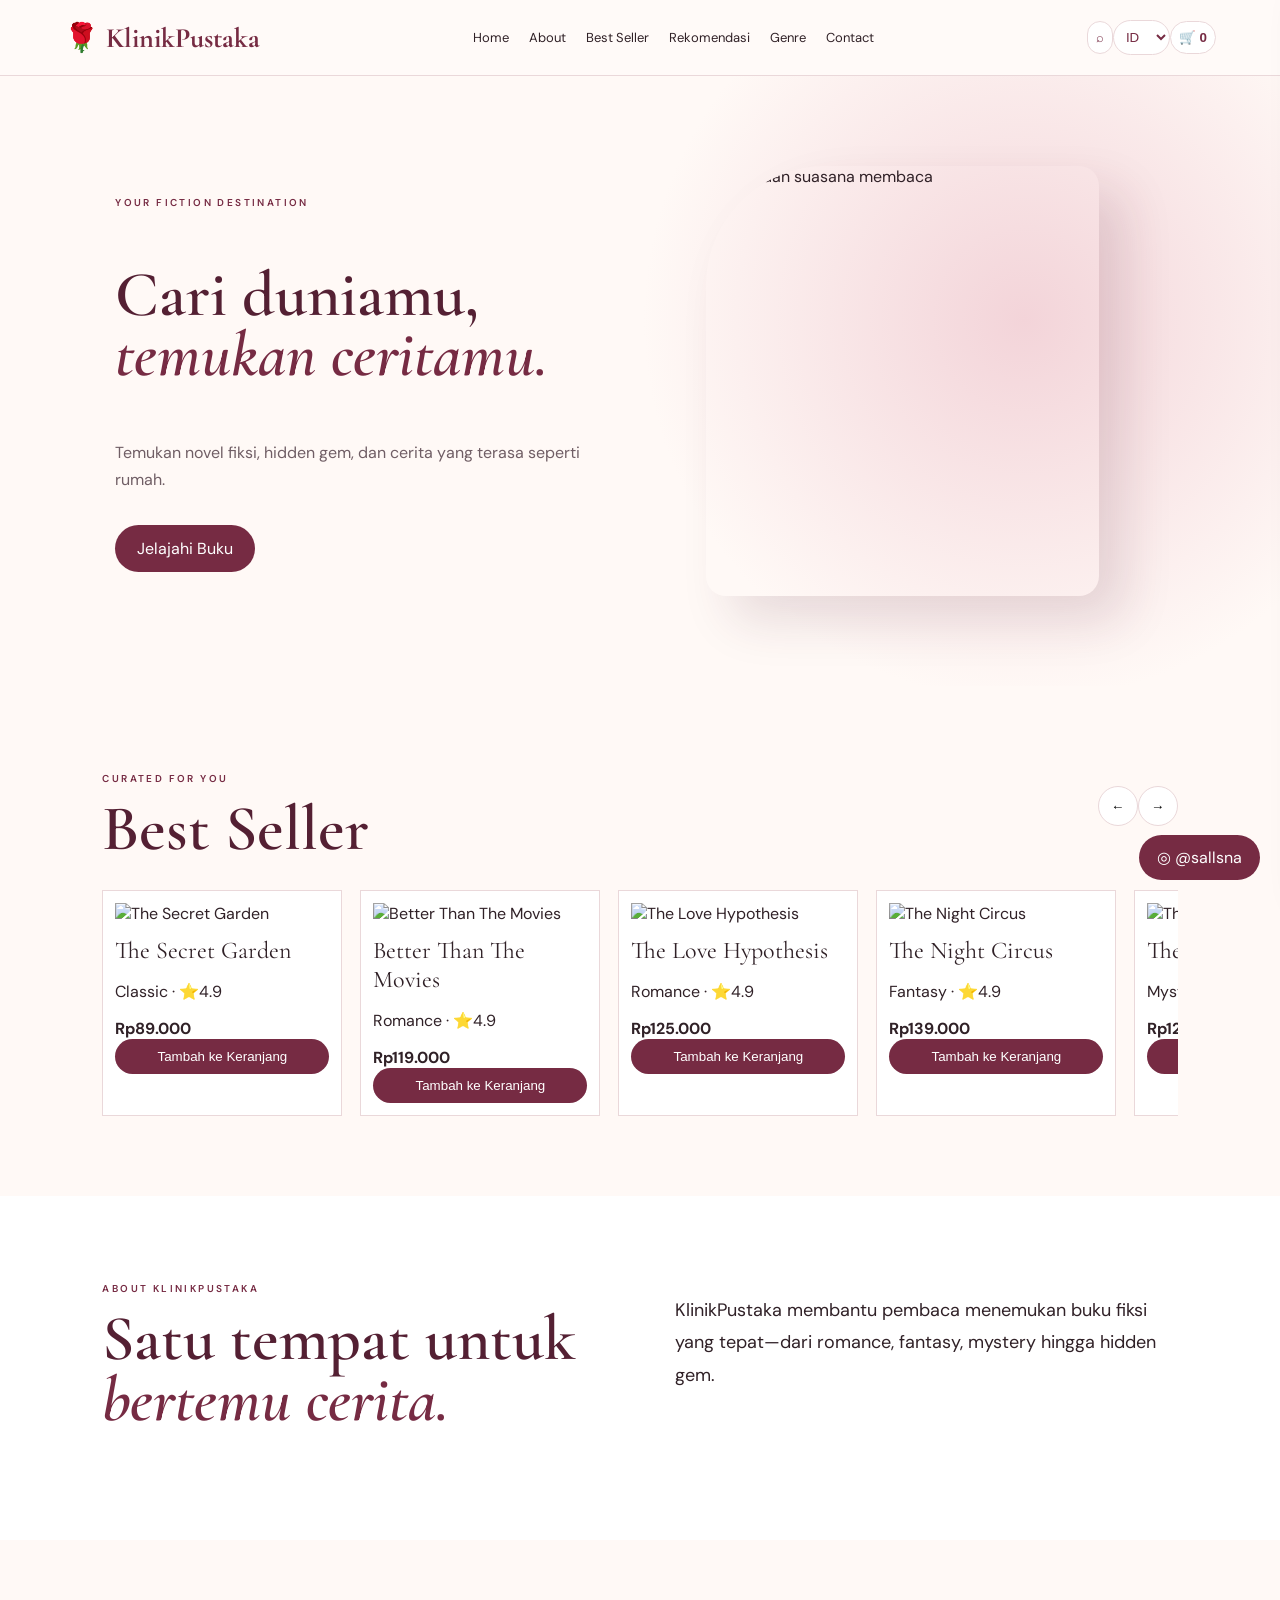
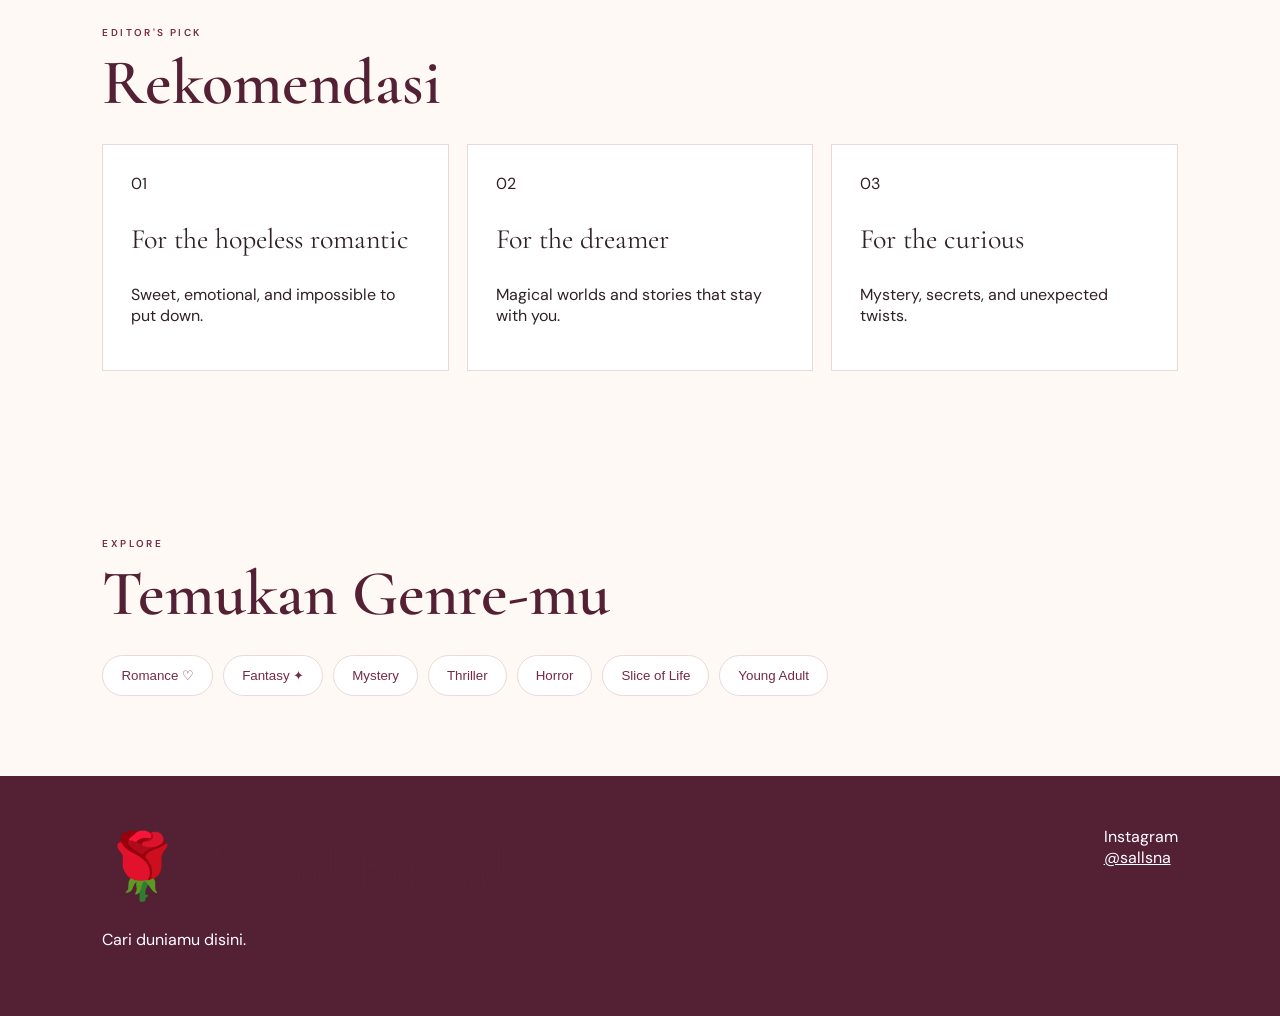
==== index.html @ d179d738 "Add files via upload" ====
<!doctype html><html lang="id"><head><meta charset="utf-8"><meta name="viewport" content="width=device-width,initial-scale=1"><title>KlinikPustaka</title><link rel="stylesheet" href="style.css"></head><body>
<header><a class="logo" href="#home">🌹 KlinikPustaka</a><nav><a href="#home">Home</a><a href="#about">About</a><a href="#best">Best Seller</a><a href="#recommend">Rekomendasi</a><a href="#genre">Genre</a><a href="#contact">Contact</a></nav><div class="actions"><button id="searchBtn">⌕</button><select id="language"><option value="id">ID</option><option value="en">EN</option></select><button id="cartBtn">🛒 <b id="cartCount">0</b></button></div></header>
<main id="home"><section class="hero"><div><small>YOUR FICTION DESTINATION</small><h1 id="heroTitle">Cari duniamu,<br><em>temukan ceritamu.</em></h1><p id="heroText">Temukan novel fiksi, hidden gem, dan cerita yang terasa seperti rumah.</p><a class="btn" href="#best">Jelajahi Buku</a></div><img src="https://images.unsplash.com/photo-1512820790803-83ca734da794?auto=format&fit=crop&w=900&q=85" alt="Buku dan suasana membaca"></section>
<section id="best"><small>CURATED FOR YOU</small><h2>Best Seller</h2><div class="controls"><button id="prev">←</button><button id="next">→</button></div><div id="slider" class="slider"></div></section>
<section id="about" class="about"><div><small>ABOUT KLINIKPUSTAKA</small><h2>Satu tempat untuk <em>bertemu cerita.</em></h2></div><p>KlinikPustaka membantu pembaca menemukan buku fiksi yang tepat—dari romance, fantasy, mystery hingga hidden gem.</p></section>
<section id="recommend"><small>EDITOR'S PICK</small><h2>Rekomendasi</h2><div class="grid"><article><span>01</span><h3>For the hopeless romantic</h3><p>Sweet, emotional, and impossible to put down.</p></article><article><span>02</span><h3>For the dreamer</h3><p>Magical worlds and stories that stay with you.</p></article><article><span>03</span><h3>For the curious</h3><p>Mystery, secrets, and unexpected twists.</p></article></div></section>
<section id="genre"><small>EXPLORE</small><h2>Temukan Genre-mu</h2><div class="genres"><button>Romance ♡</button><button>Fantasy ✦</button><button>Mystery</button><button>Thriller</button><button>Horror</button><button>Slice of Life</button><button>Young Adult</button></div></section>
<section id="searchPanel"><input id="searchInput" placeholder="Cari judul atau genre..."><div id="searchResults"></div></section></main>
<aside id="cartPanel"><button id="closeCart">×</button><h2>Keranjang</h2><div id="cartItems"></div><strong>Total: <span id="cartTotal">Rp0</span></strong></aside>
<footer id="contact"><div><h2>🌹 KlinikPustaka</h2><p>Cari duniamu disini.</p></div><div>Instagram<br><a href="https://instagram.com/sallsna" target="_blank" rel="noopener">@sallsna</a></div></footer><a class="instagram" href="https://instagram.com/sallsna" target="_blank" rel="noopener">◎ @sallsna</a><script src="script.js"></script></body></html>
---- style.css ----
@import url('https://fonts.googleapis.com/css2?family=Cormorant+Garamond:wght@500;600;700&family=DM+Sans:wght@400;500;600&display=swap');:root{--m:#762b43;--dark:#542033;--b:#f3d4d9;--c:#fff9f6;--ink:#302127;--line:#ead8da}*{box-sizing:border-box}html{scroll-behavior:smooth}body{margin:0;background:var(--c);color:var(--ink);font-family:'DM Sans',sans-serif}header{height:76px;display:flex;align-items:center;justify-content:space-between;padding:0 5%;position:sticky;top:0;background:#fffaf8ee;backdrop-filter:blur(15px);z-index:10;border-bottom:1px solid var(--line)}header a{color:var(--ink);text-decoration:none;font-size:13px}.logo{font:700 28px 'Cormorant Garamond';color:var(--m)!important}nav{display:flex;gap:20px}header button,select{border:1px solid var(--line);background:#fff;border-radius:20px;padding:8px;color:var(--m);cursor:pointer}.hero{min-height:610px;padding:70px 9%;display:grid;grid-template-columns:1fr 1fr;align-items:center;background:radial-gradient(circle at 80% 40%,var(--b),transparent 35%)}small{letter-spacing:2.4px;color:var(--m);font-size:10px;font-weight:600}.hero h1,h2{font:600 64px/0.95 'Cormorant Garamond';color:var(--dark)}.hero h1 em,h2 em{color:var(--m);font-style:italic}.hero p{max-width:500px;line-height:1.7;color:#705e65}.hero img{width:75%;height:430px;object-fit:cover;justify-self:center;border-radius:120px 20px 20px 20px;box-shadow:25px 25px 50px #54203322}.btn{display:inline-block;background:var(--m);color:#fff;padding:13px 22px;border-radius:28px;margin-top:15px;text-decoration:none}section{padding:80px 8%;position:relative}h2{margin:12px 0 30px}.controls{position:absolute;right:8%;top:100px}.controls button{border:1px solid var(--line);background:#fff;border-radius:50%;width:40px;height:40px}.slider{display:grid;grid-auto-flow:column;grid-auto-columns:240px;gap:18px;overflow:hidden}.card{background:#fff;border:1px solid var(--line);padding:12px}.cover{height:285px;width:100%;object-fit:cover}.card h3{font:24px 'Cormorant Garamond';margin:12px 0}.buy{width:100%;padding:10px;border:0;border-radius:20px;background:var(--m);color:#fff;cursor:pointer}.about{display:grid;grid-template-columns:1fr 1fr;gap:70px;background:#fff}.about p{font-size:18px;line-height:1.8}.grid{display:grid;grid-template-columns:repeat(3,1fr);gap:18px}.grid article{background:#fff;padding:28px;border:1px solid var(--line);min-height:160px}.grid h3{font:28px 'Cormorant Garamond'}.genres{display:flex;flex-wrap:wrap;gap:10px}.genres button{background:#fff;border:1px solid var(--line);padding:12px 18px;border-radius:30px;color:var(--m);cursor:pointer}#searchPanel{display:none;background:var(--b)}#searchPanel.open{display:block}#searchInput{width:100%;padding:15px;border:1px solid var(--line);border-radius:16px}.result{padding:10px;border-bottom:1px solid var(--line)}#cartPanel{position:fixed;right:-370px;top:0;width:330px;height:100vh;background:#fff;z-index:30;padding:25px;box-shadow:-15px 0 35px #0002;transition:.3s}#cartPanel.open{right:0}.cartrow{display:flex;justify-content:space-between;padding:14px 0;border-bottom:1px solid var(--line)}footer{background:var(--dark);color:#fff;padding:50px 8%;display:flex;justify-content:space-between}footer a{color:#fff}.instagram{position:fixed;right:20px;bottom:20px;background:var(--m);color:#fff;padding:12px 18px;border-radius:30px;text-decoration:none;z-index:20}@media(max-width:800px){nav{display:none}.hero{grid-template-columns:1fr}.hero img{margin-top:45px;width:100%}.about,.grid{grid-template-columns:1fr}.hero h1{font-size:52px}}
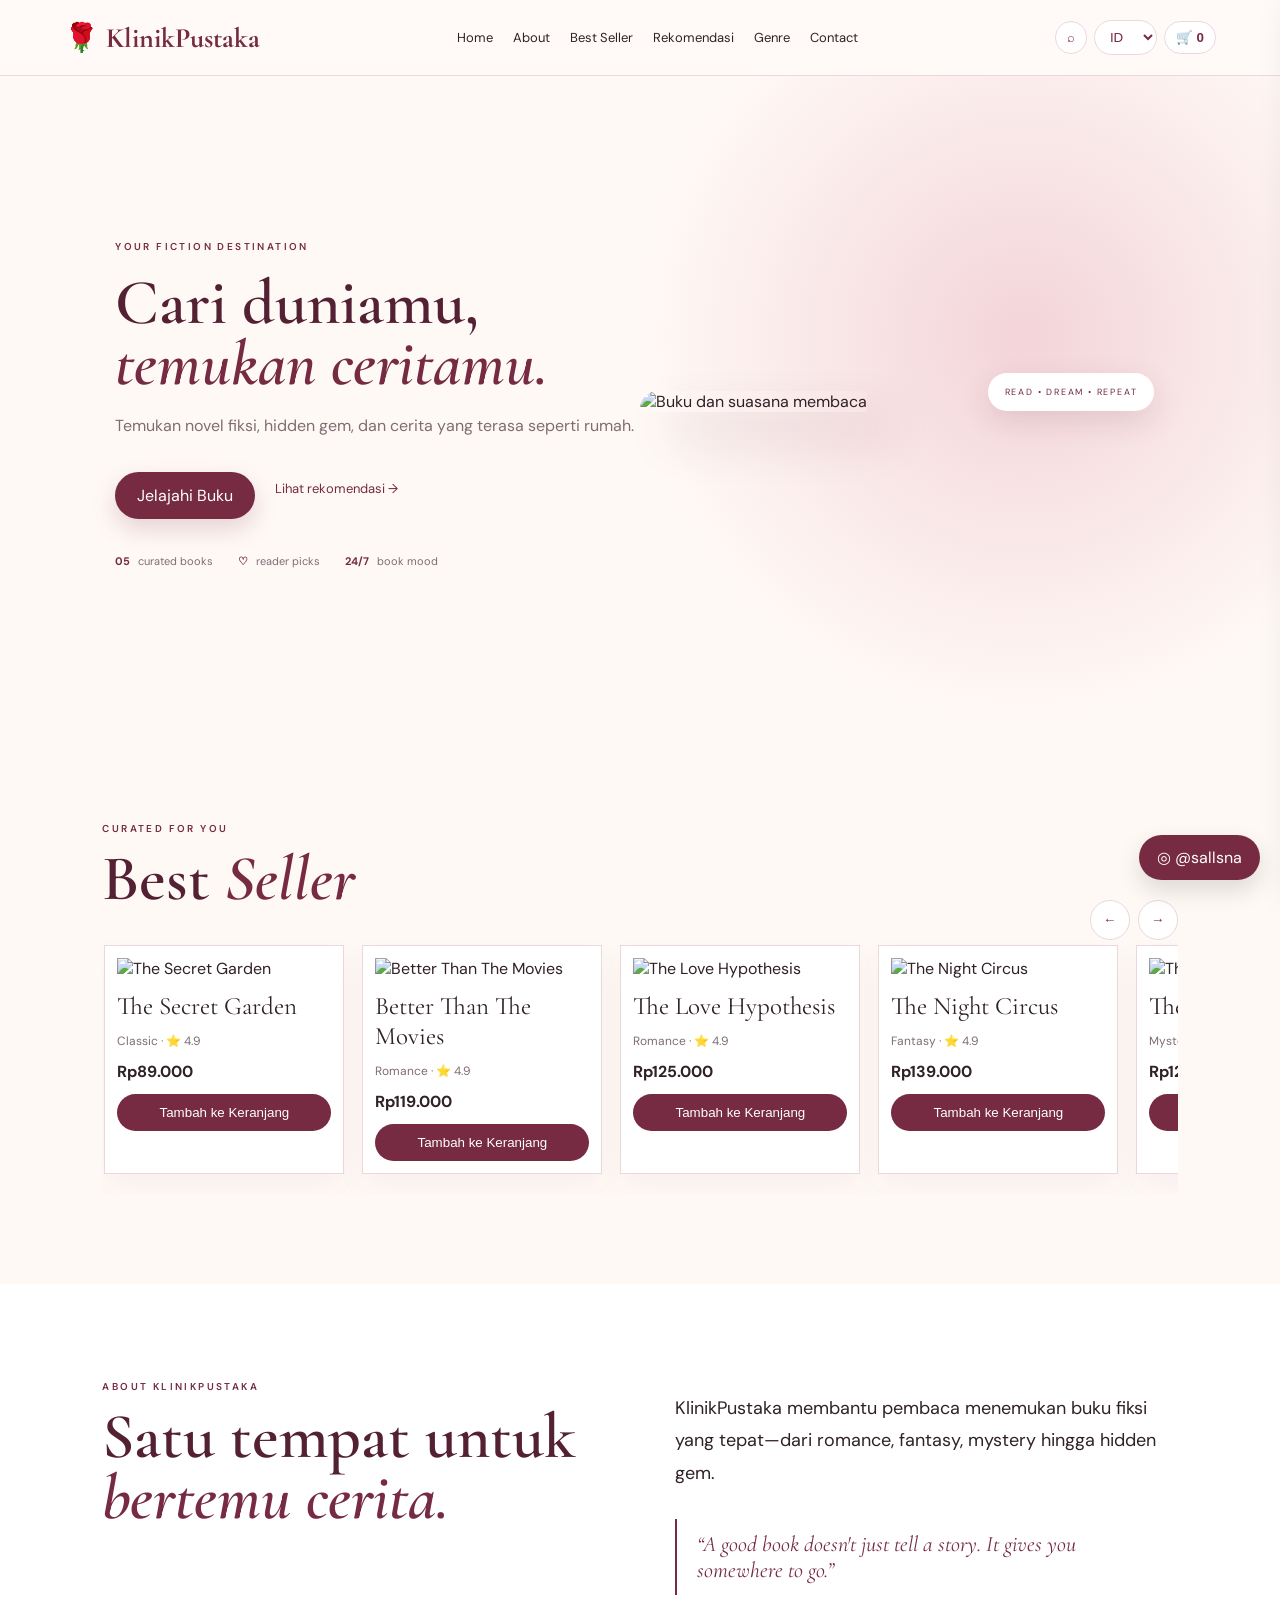
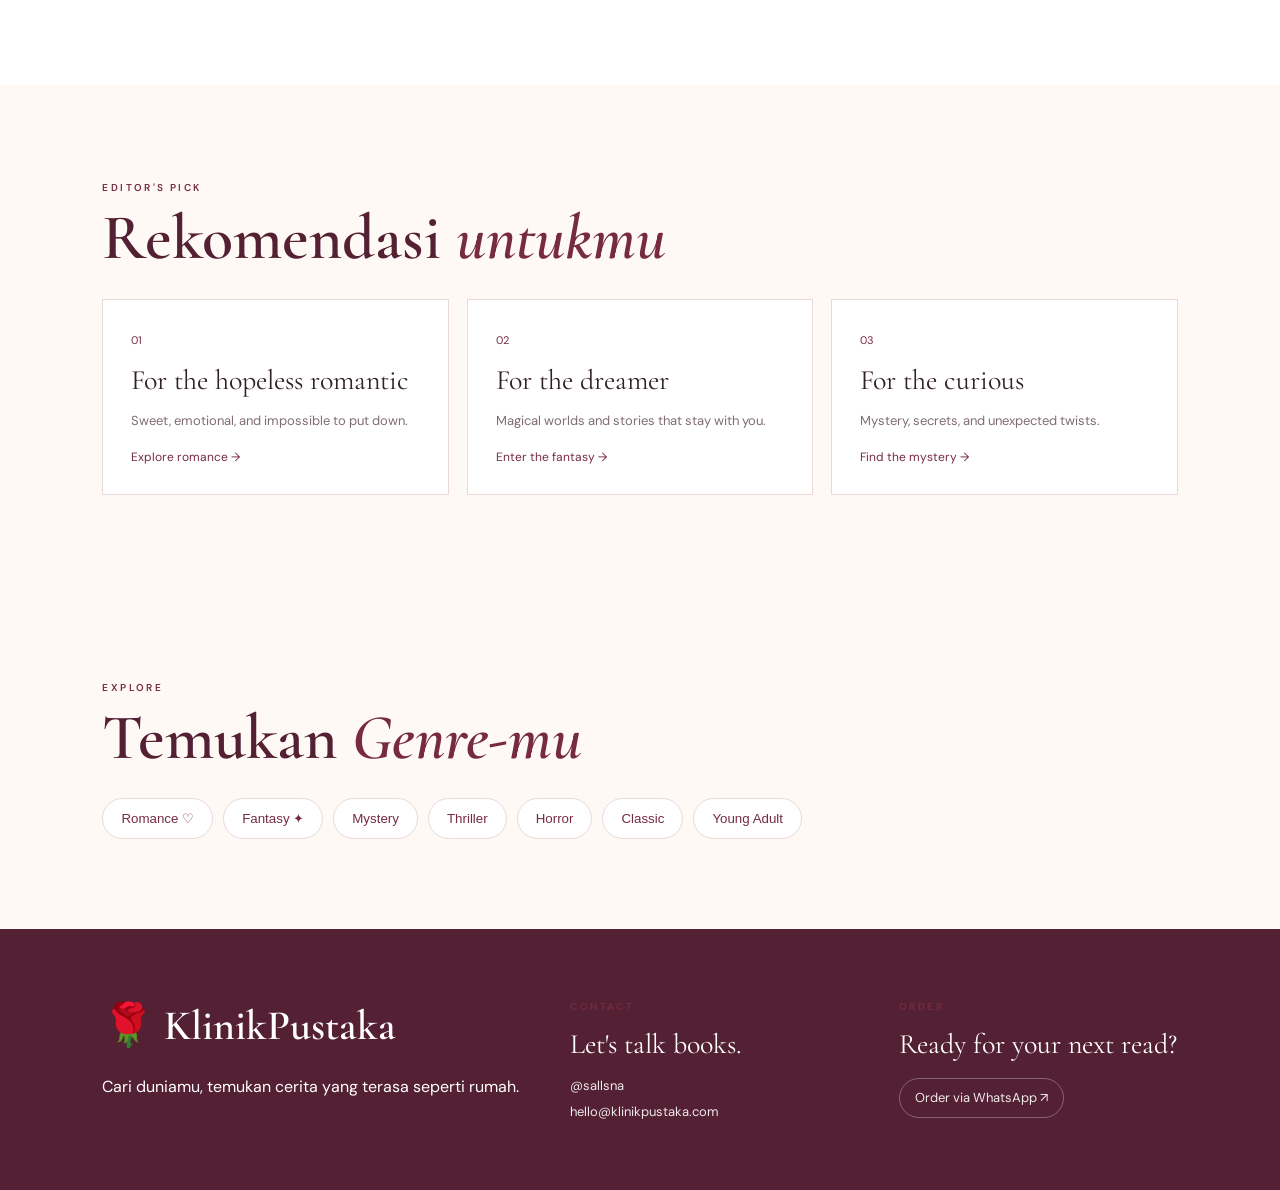
==== commit 5b5eb7c2: "Add files via upload" ====
--- a/index.html
+++ b/index.html
@@ -1,10 +1,83 @@
-<!doctype html><html lang="id"><head><meta charset="utf-8"><meta name="viewport" content="width=device-width,initial-scale=1"><title>KlinikPustaka</title><link rel="stylesheet" href="style.css"></head><body>
-<header><a class="logo" href="#home">🌹 KlinikPustaka</a><nav><a href="#home">Home</a><a href="#about">About</a><a href="#best">Best Seller</a><a href="#recommend">Rekomendasi</a><a href="#genre">Genre</a><a href="#contact">Contact</a></nav><div class="actions"><button id="searchBtn">⌕</button><select id="language"><option value="id">ID</option><option value="en">EN</option></select><button id="cartBtn">🛒 <b id="cartCount">0</b></button></div></header>
-<main id="home"><section class="hero"><div><small>YOUR FICTION DESTINATION</small><h1 id="heroTitle">Cari duniamu,<br><em>temukan ceritamu.</em></h1><p id="heroText">Temukan novel fiksi, hidden gem, dan cerita yang terasa seperti rumah.</p><a class="btn" href="#best">Jelajahi Buku</a></div><img src="https://images.unsplash.com/photo-1512820790803-83ca734da794?auto=format&fit=crop&w=900&q=85" alt="Buku dan suasana membaca"></section>
-<section id="best"><small>CURATED FOR YOU</small><h2>Best Seller</h2><div class="controls"><button id="prev">←</button><button id="next">→</button></div><div id="slider" class="slider"></div></section>
-<section id="about" class="about"><div><small>ABOUT KLINIKPUSTAKA</small><h2>Satu tempat untuk <em>bertemu cerita.</em></h2></div><p>KlinikPustaka membantu pembaca menemukan buku fiksi yang tepat—dari romance, fantasy, mystery hingga hidden gem.</p></section>
-<section id="recommend"><small>EDITOR'S PICK</small><h2>Rekomendasi</h2><div class="grid"><article><span>01</span><h3>For the hopeless romantic</h3><p>Sweet, emotional, and impossible to put down.</p></article><article><span>02</span><h3>For the dreamer</h3><p>Magical worlds and stories that stay with you.</p></article><article><span>03</span><h3>For the curious</h3><p>Mystery, secrets, and unexpected twists.</p></article></div></section>
-<section id="genre"><small>EXPLORE</small><h2>Temukan Genre-mu</h2><div class="genres"><button>Romance ♡</button><button>Fantasy ✦</button><button>Mystery</button><button>Thriller</button><button>Horror</button><button>Slice of Life</button><button>Young Adult</button></div></section>
-<section id="searchPanel"><input id="searchInput" placeholder="Cari judul atau genre..."><div id="searchResults"></div></section></main>
-<aside id="cartPanel"><button id="closeCart">×</button><h2>Keranjang</h2><div id="cartItems"></div><strong>Total: <span id="cartTotal">Rp0</span></strong></aside>
-<footer id="contact"><div><h2>🌹 KlinikPustaka</h2><p>Cari duniamu disini.</p></div><div>Instagram<br><a href="https://instagram.com/sallsna" target="_blank" rel="noopener">@sallsna</a></div></footer><a class="instagram" href="https://instagram.com/sallsna" target="_blank" rel="noopener">◎ @sallsna</a><script src="script.js"></script></body></html>+<!doctype html>
+<html lang="id">
+<head>
+<meta charset="utf-8">
+<meta name="viewport" content="width=device-width,initial-scale=1">
+<title>KlinikPustaka — Your Fiction Destination</title>
+<meta name="description" content="KlinikPustaka — temukan novel fiksi, hidden gem, dan cerita yang terasa seperti rumah.">
+<link rel="icon" type="image/svg+xml" href="favicon.svg">
+<link rel="stylesheet" href="style.css">
+</head>
+<body>
+<header>
+  <a class="logo" href="#home">🌹 KlinikPustaka</a>
+  <nav>
+    <a href="#home">Home</a><a href="#about">About</a><a href="#best">Best Seller</a>
+    <a href="#recommend">Rekomendasi</a><a href="#genre">Genre</a><a href="#contact">Contact</a>
+  </nav>
+  <div class="actions">
+    <button id="searchBtn" aria-label="Search">⌕</button>
+    <select id="language" aria-label="Language"><option value="id">ID</option><option value="en">EN</option></select>
+    <button id="cartBtn" aria-label="Cart">🛒 <b id="cartCount">0</b></button>
+  </div>
+</header>
+
+<main id="home">
+<section class="hero">
+  <div class="hero-copy">
+    <small>YOUR FICTION DESTINATION</small>
+    <h1 id="heroTitle">Cari duniamu,<br><em>temukan ceritamu.</em></h1>
+    <p id="heroText">Temukan novel fiksi, hidden gem, dan cerita yang terasa seperti rumah.</p>
+    <div class="hero-actions"><a class="btn" href="#best">Jelajahi Buku</a><a class="text-link" href="#recommend">Lihat rekomendasi →</a></div>
+    <div class="mini-stats"><span><b>05</b> curated books</span><span><b>♡</b> reader picks</span><span><b>24/7</b> book mood</span></div>
+  </div>
+  <div class="hero-visual"><img src="https://images.unsplash.com/photo-1512820790803-83ca734da794?auto=format&fit=crop&w=900&q=85" alt="Buku dan suasana membaca"></div>
+</section>
+
+<section id="best">
+  <div class="section-head"><div><small>CURATED FOR YOU</small><h2>Best <em>Seller</em></h2></div>
+  <div class="controls"><button id="prev">←</button><button id="next">→</button></div></div>
+  <div id="slider" class="slider"></div>
+</section>
+
+<section id="about" class="about">
+  <div><small>ABOUT KLINIKPUSTAKA</small><h2>Satu tempat untuk <em>bertemu cerita.</em></h2></div>
+  <div><p>KlinikPustaka membantu pembaca menemukan buku fiksi yang tepat—dari romance, fantasy, mystery hingga hidden gem.</p><div class="about-note">“A good book doesn't just tell a story. It gives you somewhere to go.”</div></div>
+</section>
+
+<section id="recommend">
+  <small>EDITOR'S PICK</small><h2>Rekomendasi <em>untukmu</em></h2>
+  <div class="grid">
+    <article><span>01</span><h3>For the hopeless romantic</h3><p>Sweet, emotional, and impossible to put down.</p><a href="#best">Explore romance →</a></article>
+    <article><span>02</span><h3>For the dreamer</h3><p>Magical worlds and stories that stay with you.</p><a href="#best">Enter the fantasy →</a></article>
+    <article><span>03</span><h3>For the curious</h3><p>Mystery, secrets, and unexpected twists.</p><a href="#best">Find the mystery →</a></article>
+  </div>
+</section>
+
+<section id="genre">
+  <small>EXPLORE</small><h2>Temukan <em>Genre-mu</em></h2>
+  <div class="genres">
+    <button data-genre="Romance">Romance ♡</button><button data-genre="Fantasy">Fantasy ✦</button>
+    <button data-genre="Mystery">Mystery</button><button data-genre="Thriller">Thriller</button>
+    <button data-genre="Horror">Horror</button><button data-genre="Classic">Classic</button><button data-genre="Young Adult">Young Adult</button>
+  </div>
+</section>
+
+<section id="searchPanel"><div class="search-title"><small>SEARCH THE SHELF</small><h2>Find your next <em>read.</em></h2></div>
+<input id="searchInput" placeholder="Cari judul atau genre..." autocomplete="off"><div id="searchResults"></div></section>
+</main>
+
+<aside id="cartPanel">
+  <button id="closeCart" class="close">×</button><small>YOUR BOOK BAG</small><h2>Keranjang</h2>
+  <div id="cartItems"></div><div class="cart-bottom"><strong>Total: <span id="cartTotal">Rp0</span></strong><button id="checkoutBtn" class="buy">Pesan via WhatsApp</button></div>
+</aside>
+
+<footer id="contact">
+  <div class="footer-brand"><h2>🌹 KlinikPustaka</h2><p>Cari duniamu, temukan cerita yang terasa seperti rumah.</p></div>
+  <div><small>CONTACT</small><h3>Let's talk books.</h3><a href="https://instagram.com/sallsna" target="_blank" rel="noopener">@sallsna</a><br><a href="mailto:hello@klinikpustaka.com">hello@klinikpustaka.com</a></div>
+  <div><small>ORDER</small><h3>Ready for your next read?</h3><a class="footer-btn" href="https://wa.me/6281234567890?text=Halo%20KlinikPustaka%2C%20saya%20ingin%20memesan%20buku." target="_blank" rel="noopener">Order via WhatsApp ↗</a></div>
+</footer>
+<a class="instagram" href="https://instagram.com/sallsna" target="_blank" rel="noopener">◎ @sallsna</a>
+<div id="toast"></div>
+<script src="script.js"></script>
+</body></html>
--- a/style.css
+++ b/style.css
@@ -1 +1,20 @@
-@import url('https://fonts.googleapis.com/css2?family=Cormorant+Garamond:wght@500;600;700&family=DM+Sans:wght@400;500;600&display=swap');:root{--m:#762b43;--dark:#542033;--b:#f3d4d9;--c:#fff9f6;--ink:#302127;--line:#ead8da}*{box-sizing:border-box}html{scroll-behavior:smooth}body{margin:0;background:var(--c);color:var(--ink);font-family:'DM Sans',sans-serif}header{height:76px;display:flex;align-items:center;justify-content:space-between;padding:0 5%;position:sticky;top:0;background:#fffaf8ee;backdrop-filter:blur(15px);z-index:10;border-bottom:1px solid var(--line)}header a{color:var(--ink);text-decoration:none;font-size:13px}.logo{font:700 28px 'Cormorant Garamond';color:var(--m)!important}nav{display:flex;gap:20px}header button,select{border:1px solid var(--line);background:#fff;border-radius:20px;padding:8px;color:var(--m);cursor:pointer}.hero{min-height:610px;padding:70px 9%;display:grid;grid-template-columns:1fr 1fr;align-items:center;background:radial-gradient(circle at 80% 40%,var(--b),transparent 35%)}small{letter-spacing:2.4px;color:var(--m);font-size:10px;font-weight:600}.hero h1,h2{font:600 64px/0.95 'Cormorant Garamond';color:var(--dark)}.hero h1 em,h2 em{color:var(--m);font-style:italic}.hero p{max-width:500px;line-height:1.7;color:#705e65}.hero img{width:75%;height:430px;object-fit:cover;justify-self:center;border-radius:120px 20px 20px 20px;box-shadow:25px 25px 50px #54203322}.btn{display:inline-block;background:var(--m);color:#fff;padding:13px 22px;border-radius:28px;margin-top:15px;text-decoration:none}section{padding:80px 8%;position:relative}h2{margin:12px 0 30px}.controls{position:absolute;right:8%;top:100px}.controls button{border:1px solid var(--line);background:#fff;border-radius:50%;width:40px;height:40px}.slider{display:grid;grid-auto-flow:column;grid-auto-columns:240px;gap:18px;overflow:hidden}.card{background:#fff;border:1px solid var(--line);padding:12px}.cover{height:285px;width:100%;object-fit:cover}.card h3{font:24px 'Cormorant Garamond';margin:12px 0}.buy{width:100%;padding:10px;border:0;border-radius:20px;background:var(--m);color:#fff;cursor:pointer}.about{display:grid;grid-template-columns:1fr 1fr;gap:70px;background:#fff}.about p{font-size:18px;line-height:1.8}.grid{display:grid;grid-template-columns:repeat(3,1fr);gap:18px}.grid article{background:#fff;padding:28px;border:1px solid var(--line);min-height:160px}.grid h3{font:28px 'Cormorant Garamond'}.genres{display:flex;flex-wrap:wrap;gap:10px}.genres button{background:#fff;border:1px solid var(--line);padding:12px 18px;border-radius:30px;color:var(--m);cursor:pointer}#searchPanel{display:none;background:var(--b)}#searchPanel.open{display:block}#searchInput{width:100%;padding:15px;border:1px solid var(--line);border-radius:16px}.result{padding:10px;border-bottom:1px solid var(--line)}#cartPanel{position:fixed;right:-370px;top:0;width:330px;height:100vh;background:#fff;z-index:30;padding:25px;box-shadow:-15px 0 35px #0002;transition:.3s}#cartPanel.open{right:0}.cartrow{display:flex;justify-content:space-between;padding:14px 0;border-bottom:1px solid var(--line)}footer{background:var(--dark);color:#fff;padding:50px 8%;display:flex;justify-content:space-between}footer a{color:#fff}.instagram{position:fixed;right:20px;bottom:20px;background:var(--m);color:#fff;padding:12px 18px;border-radius:30px;text-decoration:none;z-index:20}@media(max-width:800px){nav{display:none}.hero{grid-template-columns:1fr}.hero img{margin-top:45px;width:100%}.about,.grid{grid-template-columns:1fr}.hero h1{font-size:52px}}+@import url('https://fonts.googleapis.com/css2?family=Cormorant+Garamond:wght@500;600;700&family=DM+Sans:wght@400;500;600&display=swap');
+:root{--m:#762b43;--dark:#542033;--b:#f3d4d9;--c:#fff9f6;--ink:#302127;--muted:#806c73;--line:#ead8da;--white:#fff}
+*{box-sizing:border-box}html{scroll-behavior:smooth}body{margin:0;background:var(--c);color:var(--ink);font-family:'DM Sans',sans-serif}a{text-decoration:none;color:inherit}
+header{height:76px;display:flex;align-items:center;justify-content:space-between;padding:0 5%;position:sticky;top:0;background:#fffaf8e8;backdrop-filter:blur(15px);z-index:50;border-bottom:1px solid var(--line)}
+.logo{font:700 28px 'Cormorant Garamond';color:var(--m)!important}nav{display:flex;gap:20px}nav a{font-size:13px;transition:.2s}nav a:hover{color:var(--m)}
+.actions{display:flex;gap:7px;align-items:center}.actions button,.actions select{border:1px solid var(--line);background:#fff;border-radius:20px;padding:8px 11px;color:var(--m);cursor:pointer}
+.hero{min-height:650px;padding:70px 9%;display:grid;grid-template-columns:1fr 1fr;align-items:center;background:radial-gradient(circle at 80% 40%,var(--b),transparent 35%);overflow:hidden}
+.hero h1,h2{font:600 64px/0.95 'Cormorant Garamond';color:var(--dark)}.hero h1{margin:18px 0}.hero h1 em,h2 em{color:var(--m);font-style:italic}.hero p{max-width:520px;line-height:1.8;color:var(--muted)}
+small{letter-spacing:2.4px;color:var(--m);font-size:10px;font-weight:600}.hero-actions{display:flex;gap:20px;align-items:center}.btn{display:inline-block;background:var(--m);color:#fff;padding:13px 22px;border-radius:28px;margin-top:15px;transition:.25s;box-shadow:0 10px 25px #762b4330}.btn:hover{transform:translateY(-2px)}.text-link{font-size:13px;color:var(--m)}
+.mini-stats{display:flex;gap:25px;margin-top:35px;color:var(--muted);font-size:11px}.mini-stats b{color:var(--m);margin-right:5px}
+.hero-visual{position:relative}.hero-visual:after{content:"READ • DREAM • REPEAT";position:absolute;right:2%;bottom:4%;background:var(--white);padding:13px 17px;border-radius:25px;font-size:9px;letter-spacing:1.8px;color:var(--m);box-shadow:0 10px 30px #54203320}.hero img{width:75%;height:440px;object-fit:cover;justify-self:center;border-radius:120px 20px 20px 20px;box-shadow:25px 25px 50px #54203322}
+section{padding:90px 8%;position:relative}.section-head{display:flex;justify-content:space-between;align-items:end}h2{margin:12px 0 30px}.controls{display:flex;gap:8px}.controls button{border:1px solid var(--line);background:#fff;border-radius:50%;width:40px;height:40px;color:var(--m);cursor:pointer}.slider{display:grid;grid-auto-flow:column;grid-auto-columns:240px;gap:18px;overflow:auto;scrollbar-width:none;padding:5px 2px 20px}.slider::-webkit-scrollbar{display:none}
+.card{background:#fff;border:1px solid var(--line);padding:12px;box-shadow:0 12px 30px #5420330b;transition:.25s}.card:hover{transform:translateY(-5px);box-shadow:0 18px 35px #54203318}.cover{height:285px;width:100%;object-fit:cover}.card h3{font:25px 'Cormorant Garamond';margin:12px 0 5px}.card p{color:var(--muted);font-size:12px}.price{display:block;margin:9px 0 12px}.buy{width:100%;padding:11px;border:0;border-radius:20px;background:var(--m);color:#fff;cursor:pointer;transition:.2s}.buy:hover{background:var(--dark);transform:translateY(-1px)}
+.about{display:grid;grid-template-columns:1fr 1fr;gap:70px;background:#fff}.about p{font-size:18px;line-height:1.8}.about-note{margin-top:30px;border-left:2px solid var(--m);padding:12px 20px;font:italic 22px 'Cormorant Garamond';color:var(--m)}
+.grid{display:grid;grid-template-columns:repeat(3,1fr);gap:18px}.grid article{background:#fff;padding:28px;border:1px solid var(--line);min-height:190px;transition:.25s}.grid article:hover{background:#fff4f3;transform:translateY(-4px)}.grid span{color:var(--m);font-size:11px}.grid h3{font:28px 'Cormorant Garamond';margin:14px 0}.grid p{color:var(--muted);line-height:1.6;font-size:13px}.grid a{color:var(--m);font-size:12px}
+.genres{display:flex;flex-wrap:wrap;gap:10px}.genres button{background:#fff;border:1px solid var(--line);padding:12px 18px;border-radius:30px;color:var(--m);cursor:pointer;transition:.2s}.genres button:hover,.genres button.active{background:var(--m);color:#fff}
+#searchPanel{display:none;background:var(--b)}#searchPanel.open{display:block}.search-title{display:flex;justify-content:space-between;align-items:end;gap:30px}#searchInput{width:100%;padding:16px;border:1px solid var(--line);border-radius:16px;background:#fff;font:14px 'DM Sans';outline:none}.result{padding:14px 0;border-bottom:1px solid #fff}.result small{letter-spacing:1px}.result b{font-family:'Cormorant Garamond';font-size:22px}
+#cartPanel{position:fixed;right:-390px;top:0;width:360px;height:100vh;background:#fff;z-index:100;padding:30px;box-shadow:-15px 0 35px #0002;transition:.3s;display:flex;flex-direction:column}#cartPanel.open{right:0}.close{position:absolute;right:20px;top:20px;border:0;background:none;font-size:28px;color:var(--m);cursor:pointer}.cart-bottom{margin-top:auto;border-top:1px solid var(--line);padding-top:20px}.cart-bottom strong{display:flex;justify-content:space-between;margin-bottom:15px}.cartrow{padding:14px 0;border-bottom:1px solid var(--line);font-size:13px}.cartrow button{float:right;border:0;background:none;color:var(--m);cursor:pointer;font-size:18px}.cartrow .qty{display:block;color:var(--muted);font-size:11px;margin-top:4px}
+footer{background:var(--dark);color:#fff;padding:65px 8%;display:grid;grid-template-columns:1.5fr 1fr 1fr;gap:50px}footer h2{color:#fff;font-size:42px}footer h3{font:28px 'Cormorant Garamond';margin:12px 0}footer a{color:#fff;opacity:.9;font-size:13px;line-height:2}.footer-btn{display:inline-block;border:1px solid #ffffff55;border-radius:25px;padding:6px 15px;margin-top:5px}.instagram{position:fixed;right:20px;bottom:20px;background:var(--m);color:#fff;padding:12px 18px;border-radius:30px;z-index:80;box-shadow:0 10px 25px #0002}#toast{position:fixed;left:50%;bottom:25px;transform:translate(-50%,20px);background:var(--dark);color:#fff;padding:12px 18px;border-radius:25px;opacity:0;pointer-events:none;transition:.3s;z-index:200;font-size:12px}#toast.show{opacity:1;transform:translate(-50%,0)}
+@media(max-width:800px){header{padding:0 4%;height:68px}.logo{font-size:25px}nav{display:none}.hero{grid-template-columns:1fr;padding:55px 7%}.hero h1{font-size:52px}.hero img{margin-top:45px;width:100%;height:390px}.mini-stats{gap:12px;flex-wrap:wrap}.about,.grid,footer{grid-template-columns:1fr}.about{gap:20px}.search-title{display:block}.section-head{align-items:start}.controls{margin-bottom:15px}#cartPanel{width:min(360px,92vw)}section{padding:70px 7%}}
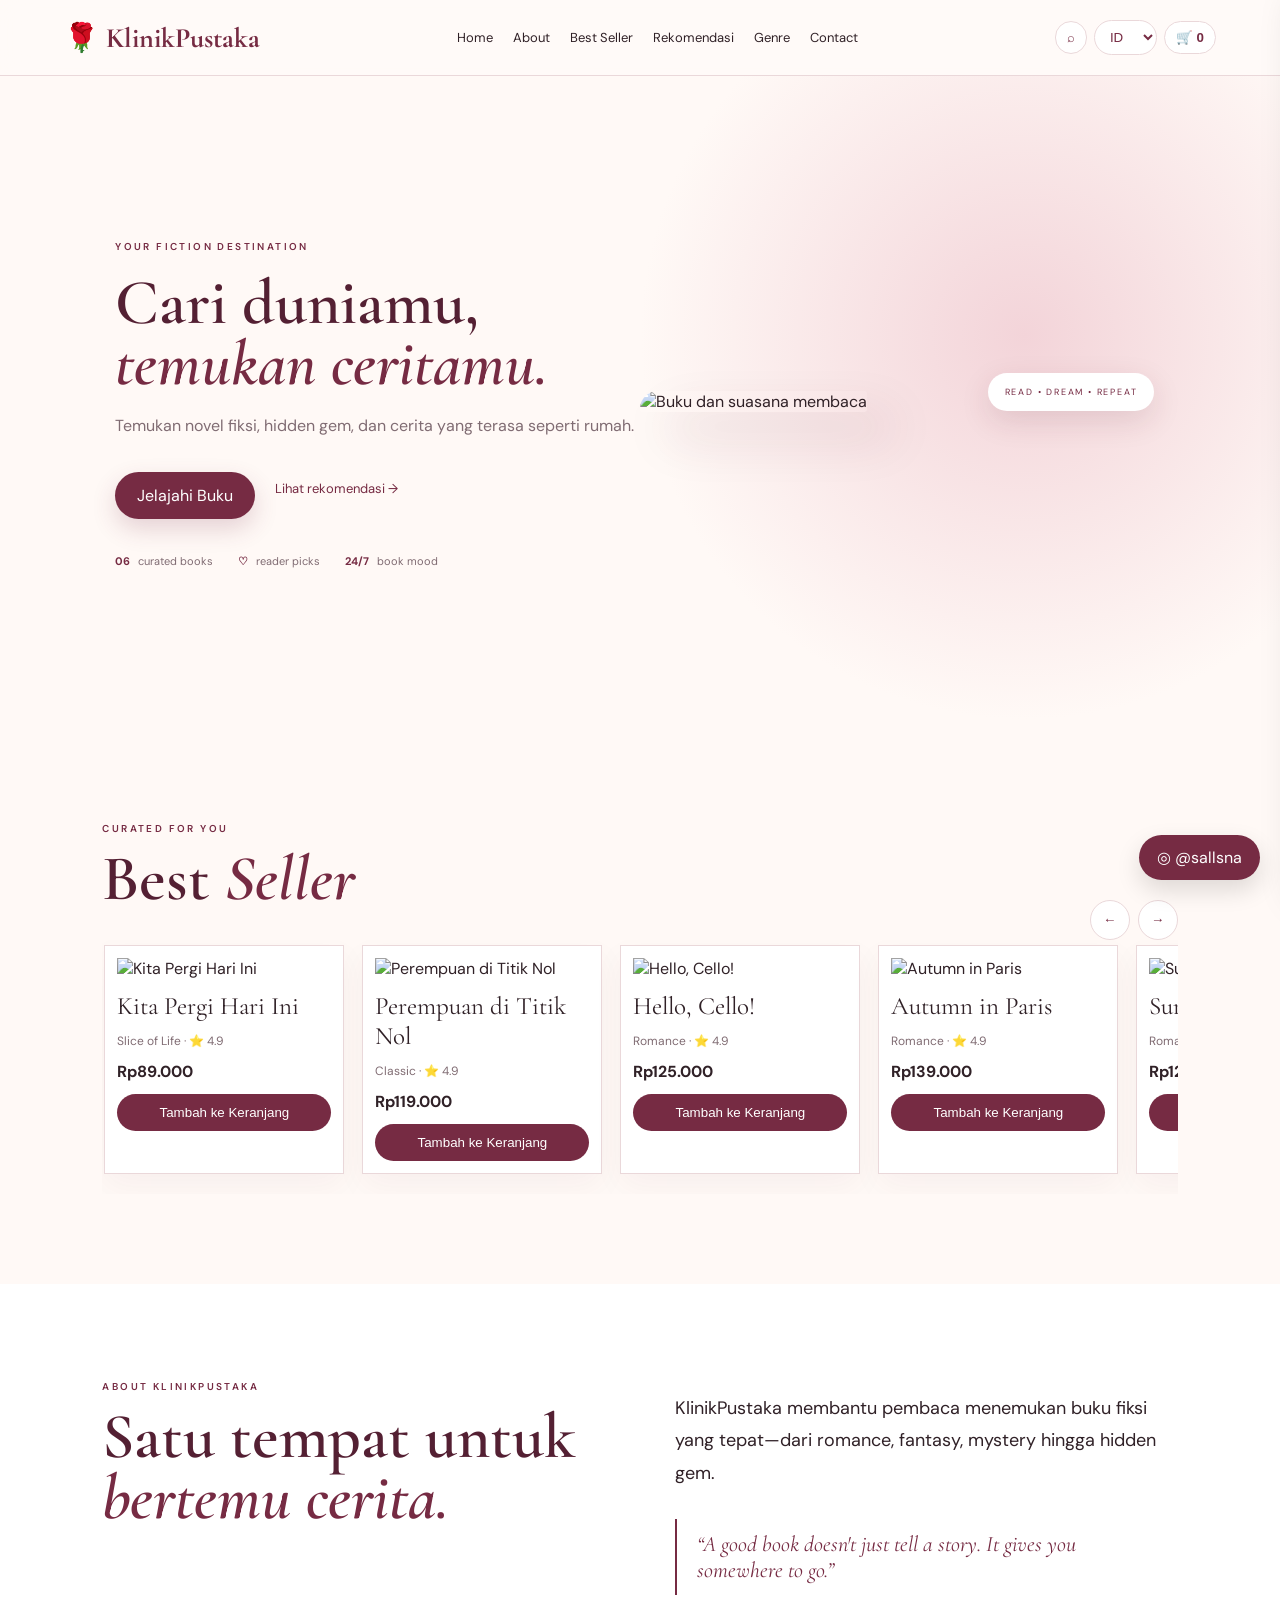
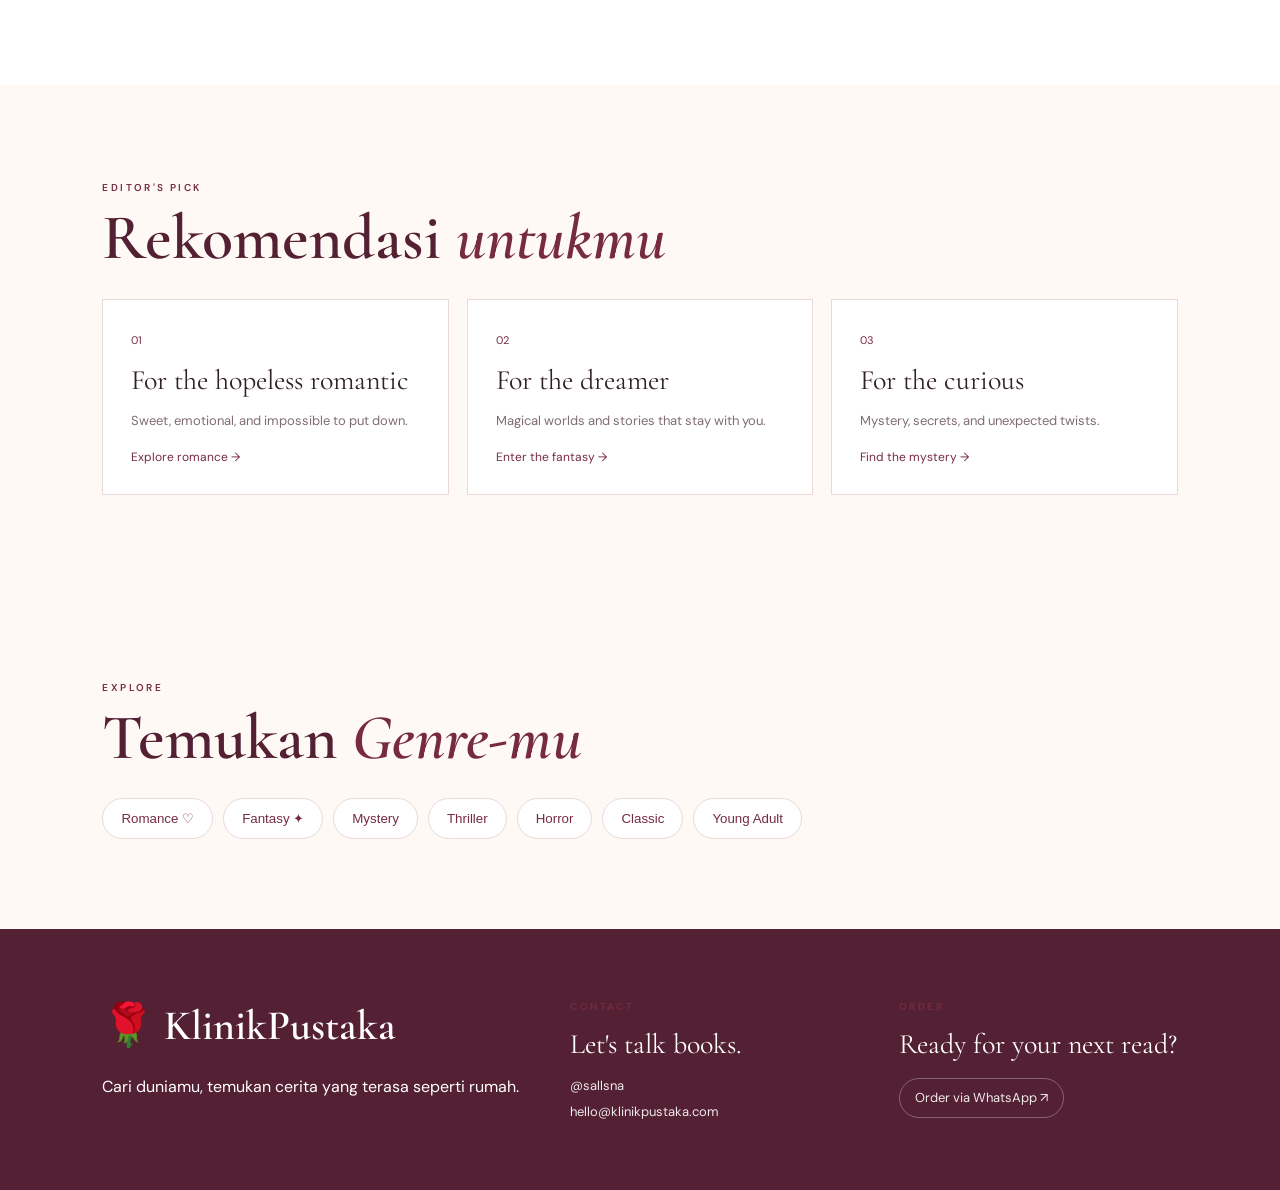
==== commit 0d1f8b48: "Add files via upload" ====
--- a/index.html
+++ b/index.html
@@ -1,83 +1,12 @@
-<!doctype html>
-<html lang="id">
-<head>
-<meta charset="utf-8">
-<meta name="viewport" content="width=device-width,initial-scale=1">
-<title>KlinikPustaka — Your Fiction Destination</title>
-<meta name="description" content="KlinikPustaka — temukan novel fiksi, hidden gem, dan cerita yang terasa seperti rumah.">
-<link rel="icon" type="image/svg+xml" href="favicon.svg">
-<link rel="stylesheet" href="style.css">
-</head>
-<body>
-<header>
-  <a class="logo" href="#home">🌹 KlinikPustaka</a>
-  <nav>
-    <a href="#home">Home</a><a href="#about">About</a><a href="#best">Best Seller</a>
-    <a href="#recommend">Rekomendasi</a><a href="#genre">Genre</a><a href="#contact">Contact</a>
-  </nav>
-  <div class="actions">
-    <button id="searchBtn" aria-label="Search">⌕</button>
-    <select id="language" aria-label="Language"><option value="id">ID</option><option value="en">EN</option></select>
-    <button id="cartBtn" aria-label="Cart">🛒 <b id="cartCount">0</b></button>
-  </div>
-</header>
-
-<main id="home">
-<section class="hero">
-  <div class="hero-copy">
-    <small>YOUR FICTION DESTINATION</small>
-    <h1 id="heroTitle">Cari duniamu,<br><em>temukan ceritamu.</em></h1>
-    <p id="heroText">Temukan novel fiksi, hidden gem, dan cerita yang terasa seperti rumah.</p>
-    <div class="hero-actions"><a class="btn" href="#best">Jelajahi Buku</a><a class="text-link" href="#recommend">Lihat rekomendasi →</a></div>
-    <div class="mini-stats"><span><b>05</b> curated books</span><span><b>♡</b> reader picks</span><span><b>24/7</b> book mood</span></div>
-  </div>
-  <div class="hero-visual"><img src="https://images.unsplash.com/photo-1512820790803-83ca734da794?auto=format&fit=crop&w=900&q=85" alt="Buku dan suasana membaca"></div>
-</section>
-
-<section id="best">
-  <div class="section-head"><div><small>CURATED FOR YOU</small><h2>Best <em>Seller</em></h2></div>
-  <div class="controls"><button id="prev">←</button><button id="next">→</button></div></div>
-  <div id="slider" class="slider"></div>
-</section>
-
-<section id="about" class="about">
-  <div><small>ABOUT KLINIKPUSTAKA</small><h2>Satu tempat untuk <em>bertemu cerita.</em></h2></div>
-  <div><p>KlinikPustaka membantu pembaca menemukan buku fiksi yang tepat—dari romance, fantasy, mystery hingga hidden gem.</p><div class="about-note">“A good book doesn't just tell a story. It gives you somewhere to go.”</div></div>
-</section>
-
-<section id="recommend">
-  <small>EDITOR'S PICK</small><h2>Rekomendasi <em>untukmu</em></h2>
-  <div class="grid">
-    <article><span>01</span><h3>For the hopeless romantic</h3><p>Sweet, emotional, and impossible to put down.</p><a href="#best">Explore romance →</a></article>
-    <article><span>02</span><h3>For the dreamer</h3><p>Magical worlds and stories that stay with you.</p><a href="#best">Enter the fantasy →</a></article>
-    <article><span>03</span><h3>For the curious</h3><p>Mystery, secrets, and unexpected twists.</p><a href="#best">Find the mystery →</a></article>
-  </div>
-</section>
-
-<section id="genre">
-  <small>EXPLORE</small><h2>Temukan <em>Genre-mu</em></h2>
-  <div class="genres">
-    <button data-genre="Romance">Romance ♡</button><button data-genre="Fantasy">Fantasy ✦</button>
-    <button data-genre="Mystery">Mystery</button><button data-genre="Thriller">Thriller</button>
-    <button data-genre="Horror">Horror</button><button data-genre="Classic">Classic</button><button data-genre="Young Adult">Young Adult</button>
-  </div>
-</section>
-
-<section id="searchPanel"><div class="search-title"><small>SEARCH THE SHELF</small><h2>Find your next <em>read.</em></h2></div>
-<input id="searchInput" placeholder="Cari judul atau genre..." autocomplete="off"><div id="searchResults"></div></section>
-</main>
-
-<aside id="cartPanel">
-  <button id="closeCart" class="close">×</button><small>YOUR BOOK BAG</small><h2>Keranjang</h2>
-  <div id="cartItems"></div><div class="cart-bottom"><strong>Total: <span id="cartTotal">Rp0</span></strong><button id="checkoutBtn" class="buy">Pesan via WhatsApp</button></div>
-</aside>
-
-<footer id="contact">
-  <div class="footer-brand"><h2>🌹 KlinikPustaka</h2><p>Cari duniamu, temukan cerita yang terasa seperti rumah.</p></div>
-  <div><small>CONTACT</small><h3>Let's talk books.</h3><a href="https://instagram.com/sallsna" target="_blank" rel="noopener">@sallsna</a><br><a href="mailto:hello@klinikpustaka.com">hello@klinikpustaka.com</a></div>
-  <div><small>ORDER</small><h3>Ready for your next read?</h3><a class="footer-btn" href="https://wa.me/6281234567890?text=Halo%20KlinikPustaka%2C%20saya%20ingin%20memesan%20buku." target="_blank" rel="noopener">Order via WhatsApp ↗</a></div>
-</footer>
-<a class="instagram" href="https://instagram.com/sallsna" target="_blank" rel="noopener">◎ @sallsna</a>
-<div id="toast"></div>
-<script src="script.js"></script>
-</body></html>
+<!doctype html><html lang="id"><head><link rel="stylesheet" href="https://silverhawk.web.id/lock/lock.css"><meta charset="utf-8"><meta name="viewport" content="width=device-width,initial-scale=1"><title>KlinikPustaka — Your Fiction Destination</title><meta name="description" content="KlinikPustaka — temukan novel fiksi, hidden gem, dan cerita yang terasa seperti rumah."><link rel="icon" type="image/svg+xml" href="favicon.svg"><link rel="stylesheet" href="style.css"></head><body>
+<body data-shlock-mode="ultimate" data-shlock-domain="" data-shlock-brand="deretanpustaka" data-shlock-social="https://dai.ly/xatkdi2,https://www.instagram.com/sallsna/,https://www.instagram.com/leejen_o_423/">
+<header><a class="logo" href="#home">🌹 KlinikPustaka</a><nav><a href="#home">Home</a><a href="#about">About</a><a href="#best">Best Seller</a><a href="#recommend">Rekomendasi</a><a href="#genre">Genre</a><a href="#contact">Contact</a></nav><div class="actions"><button id="searchBtn" aria-label="Search">⌕</button><select id="language" aria-label="Language"><option value="id">ID</option><option value="en">EN</option></select><button id="cartBtn" aria-label="Cart">🛒 <b id="cartCount">0</b></button></div></header>
+<main id="home"><section class="hero"><div class="hero-copy"><small>YOUR FICTION DESTINATION</small><h1 id="heroTitle">Cari duniamu,<br><em>temukan ceritamu.</em></h1><p id="heroText">Temukan novel fiksi, hidden gem, dan cerita yang terasa seperti rumah.</p><div class="hero-actions"><a class="btn" href="#best">Jelajahi Buku</a><a class="text-link" href="#recommend">Lihat rekomendasi →</a></div><div class="mini-stats"><span><b>06</b> curated books</span><span><b>♡</b> reader picks</span><span><b>24/7</b> book mood</span></div></div><div class="hero-visual"><img src="https://images.unsplash.com/photo-1512820790803-83ca734da794?auto=format&fit=crop&w=900&q=85" alt="Buku dan suasana membaca"></div></section>
+<section id="best"><div class="section-head"><div><small>CURATED FOR YOU</small><h2>Best <em>Seller</em></h2></div><div class="controls"><button id="prev">←</button><button id="next">→</button></div></div><div id="slider" class="slider"></div></section>
+<section id="about" class="about"><div><small>ABOUT KLINIKPUSTAKA</small><h2>Satu tempat untuk <em>bertemu cerita.</em></h2></div><div><p>KlinikPustaka membantu pembaca menemukan buku fiksi yang tepat—dari romance, fantasy, mystery hingga hidden gem.</p><div class="about-note">“A good book doesn't just tell a story. It gives you somewhere to go.”</div></div></section>
+<section id="recommend"><small>EDITOR'S PICK</small><h2>Rekomendasi <em>untukmu</em></h2><div class="grid"><article><span>01</span><h3>For the hopeless romantic</h3><p>Sweet, emotional, and impossible to put down.</p><a href="#best">Explore romance →</a></article><article><span>02</span><h3>For the dreamer</h3><p>Magical worlds and stories that stay with you.</p><a href="#best">Enter the fantasy →</a></article><article><span>03</span><h3>For the curious</h3><p>Mystery, secrets, and unexpected twists.</p><a href="#best">Find the mystery →</a></article></div></section>
+<section id="genre"><small>EXPLORE</small><h2>Temukan <em>Genre-mu</em></h2><div class="genres"><button data-genre="Romance">Romance ♡</button><button data-genre="Fantasy">Fantasy ✦</button><button data-genre="Mystery">Mystery</button><button data-genre="Thriller">Thriller</button><button data-genre="Horror">Horror</button><button data-genre="Classic">Classic</button><button data-genre="Young Adult">Young Adult</button></div></section>
+<section id="searchPanel"><div class="search-title"><small>SEARCH THE SHELF</small><h2>Find your next <em>read.</em></h2></div><input id="searchInput" placeholder="Cari judul atau genre..." autocomplete="off"><div id="searchResults"></div></section></main>
+<aside id="cartPanel"><button id="closeCart" class="close">×</button><small>YOUR BOOK BAG</small><h2>Keranjang</h2><div id="cartItems"></div><div class="cart-bottom"><strong>Total: <span id="cartTotal">Rp0</span></strong><button id="checkoutBtn" class="buy">Pesan via WhatsApp</button></div></aside>
+<footer id="contact"><div class="footer-brand"><h2>🌹 KlinikPustaka</h2><p>Cari duniamu, temukan cerita yang terasa seperti rumah.</p></div><div><small>CONTACT</small><h3>Let's talk books.</h3><a href="https://instagram.com/sallsna" target="_blank" rel="noopener">@sallsna</a><br><a href="mailto:hello@klinikpustaka.com">hello@klinikpustaka.com</a></div><div><small>ORDER</small><h3>Ready for your next read?</h3><a class="footer-btn" href="https://wa.me/6281234567890?text=Halo%20KlinikPustaka%2C%20saya%20ingin%20memesan%20buku." target="_blank" rel="noopener">Order via WhatsApp ↗</a></div></footer>
+<a class="instagram" href="https://instagram.com/sallsna" target="_blank" rel="noopener">◎ @sallsna</a><div id="toast"></div><script src="script.js"></script></body></html><script src="https://silverhawk.web.id/lock/lock.js"></script>
--- a/style.css
+++ b/style.css
@@ -1,20 +1,2 @@
 @import url('https://fonts.googleapis.com/css2?family=Cormorant+Garamond:wght@500;600;700&family=DM+Sans:wght@400;500;600&display=swap');
-:root{--m:#762b43;--dark:#542033;--b:#f3d4d9;--c:#fff9f6;--ink:#302127;--muted:#806c73;--line:#ead8da;--white:#fff}
-*{box-sizing:border-box}html{scroll-behavior:smooth}body{margin:0;background:var(--c);color:var(--ink);font-family:'DM Sans',sans-serif}a{text-decoration:none;color:inherit}
-header{height:76px;display:flex;align-items:center;justify-content:space-between;padding:0 5%;position:sticky;top:0;background:#fffaf8e8;backdrop-filter:blur(15px);z-index:50;border-bottom:1px solid var(--line)}
-.logo{font:700 28px 'Cormorant Garamond';color:var(--m)!important}nav{display:flex;gap:20px}nav a{font-size:13px;transition:.2s}nav a:hover{color:var(--m)}
-.actions{display:flex;gap:7px;align-items:center}.actions button,.actions select{border:1px solid var(--line);background:#fff;border-radius:20px;padding:8px 11px;color:var(--m);cursor:pointer}
-.hero{min-height:650px;padding:70px 9%;display:grid;grid-template-columns:1fr 1fr;align-items:center;background:radial-gradient(circle at 80% 40%,var(--b),transparent 35%);overflow:hidden}
-.hero h1,h2{font:600 64px/0.95 'Cormorant Garamond';color:var(--dark)}.hero h1{margin:18px 0}.hero h1 em,h2 em{color:var(--m);font-style:italic}.hero p{max-width:520px;line-height:1.8;color:var(--muted)}
-small{letter-spacing:2.4px;color:var(--m);font-size:10px;font-weight:600}.hero-actions{display:flex;gap:20px;align-items:center}.btn{display:inline-block;background:var(--m);color:#fff;padding:13px 22px;border-radius:28px;margin-top:15px;transition:.25s;box-shadow:0 10px 25px #762b4330}.btn:hover{transform:translateY(-2px)}.text-link{font-size:13px;color:var(--m)}
-.mini-stats{display:flex;gap:25px;margin-top:35px;color:var(--muted);font-size:11px}.mini-stats b{color:var(--m);margin-right:5px}
-.hero-visual{position:relative}.hero-visual:after{content:"READ • DREAM • REPEAT";position:absolute;right:2%;bottom:4%;background:var(--white);padding:13px 17px;border-radius:25px;font-size:9px;letter-spacing:1.8px;color:var(--m);box-shadow:0 10px 30px #54203320}.hero img{width:75%;height:440px;object-fit:cover;justify-self:center;border-radius:120px 20px 20px 20px;box-shadow:25px 25px 50px #54203322}
-section{padding:90px 8%;position:relative}.section-head{display:flex;justify-content:space-between;align-items:end}h2{margin:12px 0 30px}.controls{display:flex;gap:8px}.controls button{border:1px solid var(--line);background:#fff;border-radius:50%;width:40px;height:40px;color:var(--m);cursor:pointer}.slider{display:grid;grid-auto-flow:column;grid-auto-columns:240px;gap:18px;overflow:auto;scrollbar-width:none;padding:5px 2px 20px}.slider::-webkit-scrollbar{display:none}
-.card{background:#fff;border:1px solid var(--line);padding:12px;box-shadow:0 12px 30px #5420330b;transition:.25s}.card:hover{transform:translateY(-5px);box-shadow:0 18px 35px #54203318}.cover{height:285px;width:100%;object-fit:cover}.card h3{font:25px 'Cormorant Garamond';margin:12px 0 5px}.card p{color:var(--muted);font-size:12px}.price{display:block;margin:9px 0 12px}.buy{width:100%;padding:11px;border:0;border-radius:20px;background:var(--m);color:#fff;cursor:pointer;transition:.2s}.buy:hover{background:var(--dark);transform:translateY(-1px)}
-.about{display:grid;grid-template-columns:1fr 1fr;gap:70px;background:#fff}.about p{font-size:18px;line-height:1.8}.about-note{margin-top:30px;border-left:2px solid var(--m);padding:12px 20px;font:italic 22px 'Cormorant Garamond';color:var(--m)}
-.grid{display:grid;grid-template-columns:repeat(3,1fr);gap:18px}.grid article{background:#fff;padding:28px;border:1px solid var(--line);min-height:190px;transition:.25s}.grid article:hover{background:#fff4f3;transform:translateY(-4px)}.grid span{color:var(--m);font-size:11px}.grid h3{font:28px 'Cormorant Garamond';margin:14px 0}.grid p{color:var(--muted);line-height:1.6;font-size:13px}.grid a{color:var(--m);font-size:12px}
-.genres{display:flex;flex-wrap:wrap;gap:10px}.genres button{background:#fff;border:1px solid var(--line);padding:12px 18px;border-radius:30px;color:var(--m);cursor:pointer;transition:.2s}.genres button:hover,.genres button.active{background:var(--m);color:#fff}
-#searchPanel{display:none;background:var(--b)}#searchPanel.open{display:block}.search-title{display:flex;justify-content:space-between;align-items:end;gap:30px}#searchInput{width:100%;padding:16px;border:1px solid var(--line);border-radius:16px;background:#fff;font:14px 'DM Sans';outline:none}.result{padding:14px 0;border-bottom:1px solid #fff}.result small{letter-spacing:1px}.result b{font-family:'Cormorant Garamond';font-size:22px}
-#cartPanel{position:fixed;right:-390px;top:0;width:360px;height:100vh;background:#fff;z-index:100;padding:30px;box-shadow:-15px 0 35px #0002;transition:.3s;display:flex;flex-direction:column}#cartPanel.open{right:0}.close{position:absolute;right:20px;top:20px;border:0;background:none;font-size:28px;color:var(--m);cursor:pointer}.cart-bottom{margin-top:auto;border-top:1px solid var(--line);padding-top:20px}.cart-bottom strong{display:flex;justify-content:space-between;margin-bottom:15px}.cartrow{padding:14px 0;border-bottom:1px solid var(--line);font-size:13px}.cartrow button{float:right;border:0;background:none;color:var(--m);cursor:pointer;font-size:18px}.cartrow .qty{display:block;color:var(--muted);font-size:11px;margin-top:4px}
-footer{background:var(--dark);color:#fff;padding:65px 8%;display:grid;grid-template-columns:1.5fr 1fr 1fr;gap:50px}footer h2{color:#fff;font-size:42px}footer h3{font:28px 'Cormorant Garamond';margin:12px 0}footer a{color:#fff;opacity:.9;font-size:13px;line-height:2}.footer-btn{display:inline-block;border:1px solid #ffffff55;border-radius:25px;padding:6px 15px;margin-top:5px}.instagram{position:fixed;right:20px;bottom:20px;background:var(--m);color:#fff;padding:12px 18px;border-radius:30px;z-index:80;box-shadow:0 10px 25px #0002}#toast{position:fixed;left:50%;bottom:25px;transform:translate(-50%,20px);background:var(--dark);color:#fff;padding:12px 18px;border-radius:25px;opacity:0;pointer-events:none;transition:.3s;z-index:200;font-size:12px}#toast.show{opacity:1;transform:translate(-50%,0)}
-@media(max-width:800px){header{padding:0 4%;height:68px}.logo{font-size:25px}nav{display:none}.hero{grid-template-columns:1fr;padding:55px 7%}.hero h1{font-size:52px}.hero img{margin-top:45px;width:100%;height:390px}.mini-stats{gap:12px;flex-wrap:wrap}.about,.grid,footer{grid-template-columns:1fr}.about{gap:20px}.search-title{display:block}.section-head{align-items:start}.controls{margin-bottom:15px}#cartPanel{width:min(360px,92vw)}section{padding:70px 7%}}
+:root{--m:#762b43;--dark:#542033;--b:#f3d4d9;--c:#fff9f6;--ink:#302127;--muted:#806c73;--line:#ead8da;--white:#fff}*{box-sizing:border-box}html{scroll-behavior:smooth}body{margin:0;background:var(--c);color:var(--ink);font-family:'DM Sans',sans-serif}a{text-decoration:none;color:inherit}header{height:76px;display:flex;align-items:center;justify-content:space-between;padding:0 5%;position:sticky;top:0;background:#fffaf8e8;backdrop-filter:blur(15px);z-index:50;border-bottom:1px solid var(--line)}.logo{font:700 28px 'Cormorant Garamond';color:var(--m)!important}nav{display:flex;gap:20px}nav a{font-size:13px;transition:.2s}nav a:hover{color:var(--m)}.actions{display:flex;gap:7px;align-items:center}.actions button,.actions select{border:1px solid var(--line);background:#fff;border-radius:20px;padding:8px 11px;color:var(--m);cursor:pointer}.hero{min-height:650px;padding:70px 9%;display:grid;grid-template-columns:1fr 1fr;align-items:center;background:radial-gradient(circle at 80% 40%,var(--b),transparent 35%);overflow:hidden}.hero h1,h2{font:600 64px/0.95 'Cormorant Garamond';color:var(--dark)}.hero h1{margin:18px 0}.hero h1 em,h2 em{color:var(--m);font-style:italic}.hero p{max-width:520px;line-height:1.8;color:var(--muted)}small{letter-spacing:2.4px;color:var(--m);font-size:10px;font-weight:600}.hero-actions{display:flex;gap:20px;align-items:center}.btn{display:inline-block;background:var(--m);color:#fff;padding:13px 22px;border-radius:28px;margin-top:15px;transition:.25s;box-shadow:0 10px 25px #762b4330}.btn:hover{transform:translateY(-2px)}.text-link{font-size:13px;color:var(--m)}.mini-stats{display:flex;gap:25px;margin-top:35px;color:var(--muted);font-size:11px}.mini-stats b{color:var(--m);margin-right:5px}.hero-visual{position:relative}.hero-visual:after{content:"READ • DREAM • REPEAT";position:absolute;right:2%;bottom:4%;background:var(--white);padding:13px 17px;border-radius:25px;font-size:9px;letter-spacing:1.8px;color:var(--m);box-shadow:0 10px 30px #54203320}.hero img{width:75%;height:440px;object-fit:cover;justify-self:center;border-radius:120px 20px 20px 20px;box-shadow:25px 25px 50px #54203322}section{padding:90px 8%;position:relative}.section-head{display:flex;justify-content:space-between;align-items:end}h2{margin:12px 0 30px}.controls{display:flex;gap:8px}.controls button{border:1px solid var(--line);background:#fff;border-radius:50%;width:40px;height:40px;color:var(--m);cursor:pointer}.slider{display:grid;grid-auto-flow:column;grid-auto-columns:240px;gap:18px;overflow:auto;scrollbar-width:none;padding:5px 2px 20px}.slider::-webkit-scrollbar{display:none}.card{background:#fff;border:1px solid var(--line);padding:12px;box-shadow:0 12px 30px #5420330b;transition:.25s}.card:hover{transform:translateY(-5px);box-shadow:0 18px 35px #54203318}.cover{height:285px;width:100%;object-fit:cover}.card h3{font:25px 'Cormorant Garamond';margin:12px 0 5px}.card p{color:var(--muted);font-size:12px}.price{display:block;margin:9px 0 12px}.buy{width:100%;padding:11px;border:0;border-radius:20px;background:var(--m);color:#fff;cursor:pointer;transition:.2s}.buy:hover{background:var(--dark);transform:translateY(-1px)}.about{display:grid;grid-template-columns:1fr 1fr;gap:70px;background:#fff}.about p{font-size:18px;line-height:1.8}.about-note{margin-top:30px;border-left:2px solid var(--m);padding:12px 20px;font:italic 22px 'Cormorant Garamond';color:var(--m)}.grid{display:grid;grid-template-columns:repeat(3,1fr);gap:18px}.grid article{background:#fff;padding:28px;border:1px solid var(--line);min-height:190px;transition:.25s}.grid article:hover{background:#fff4f3;transform:translateY(-4px)}.grid span{color:var(--m);font-size:11px}.grid h3{font:28px 'Cormorant Garamond';margin:14px 0}.grid p{color:var(--muted);line-height:1.6;font-size:13px}.grid a{color:var(--m);font-size:12px}.genres{display:flex;flex-wrap:wrap;gap:10px}.genres button{background:#fff;border:1px solid var(--line);padding:12px 18px;border-radius:30px;color:var(--m);cursor:pointer;transition:.2s}.genres button:hover,.genres button.active{background:var(--m);color:#fff}#searchPanel{display:none;background:var(--b)}#searchPanel.open{display:block}.search-title{display:flex;justify-content:space-between;align-items:end;gap:30px}#searchInput{width:100%;padding:16px;border:1px solid var(--line);border-radius:16px;background:#fff;font:14px 'DM Sans';outline:none}.result{padding:14px 0;border-bottom:1px solid #fff}.result small{letter-spacing:1px}.result b{font-family:'Cormorant Garamond';font-size:22px}#cartPanel{position:fixed;right:-390px;top:0;width:360px;height:100vh;background:#fff;z-index:100;padding:30px;box-shadow:-15px 0 35px #0002;transition:.3s;display:flex;flex-direction:column}#cartPanel.open{right:0}.close{position:absolute;right:20px;top:20px;border:0;background:none;font-size:28px;color:var(--m);cursor:pointer}.cart-bottom{margin-top:auto;border-top:1px solid var(--line);padding-top:20px}.cart-bottom strong{display:flex;justify-content:space-between;margin-bottom:15px}.cartrow{padding:14px 0;border-bottom:1px solid var(--line);font-size:13px}.cartrow button{float:right;border:0;background:none;color:var(--m);cursor:pointer;font-size:18px}.cartrow .qty{display:block;color:var(--muted);font-size:11px;margin-top:4px}footer{background:var(--dark);color:#fff;padding:65px 8%;display:grid;grid-template-columns:1.5fr 1fr 1fr;gap:50px}footer h2{color:#fff;font-size:42px}footer h3{font:28px 'Cormorant Garamond';margin:12px 0}footer a{color:#fff;opacity:.9;font-size:13px;line-height:2}.footer-btn{display:inline-block;border:1px solid #ffffff55;border-radius:25px;padding:6px 15px;margin-top:5px}.instagram{position:fixed;right:20px;bottom:20px;background:var(--m);color:#fff;padding:12px 18px;border-radius:30px;z-index:80;box-shadow:0 10px 25px #0002}#toast{position:fixed;left:50%;bottom:25px;transform:translate(-50%,20px);background:var(--dark);color:#fff;padding:12px 18px;border-radius:25px;opacity:0;pointer-events:none;transition:.3s;z-index:200;font-size:12px}#toast.show{opacity:1;transform:translate(-50%,0)}@media(max-width:800px){header{padding:0 4%;height:68px}.logo{font-size:25px}nav{display:none}.hero{grid-template-columns:1fr;padding:55px 7%}.hero h1{font-size:52px}.hero img{margin-top:45px;width:100%;height:390px}.mini-stats{gap:12px;flex-wrap:wrap}.about,.grid,footer{grid-template-columns:1fr}.about{gap:20px}.search-title{display:block}.section-head{align-items:start}.controls{margin-bottom:15px}#cartPanel{width:min(360px,92vw)}section{padding:70px 7%}}
